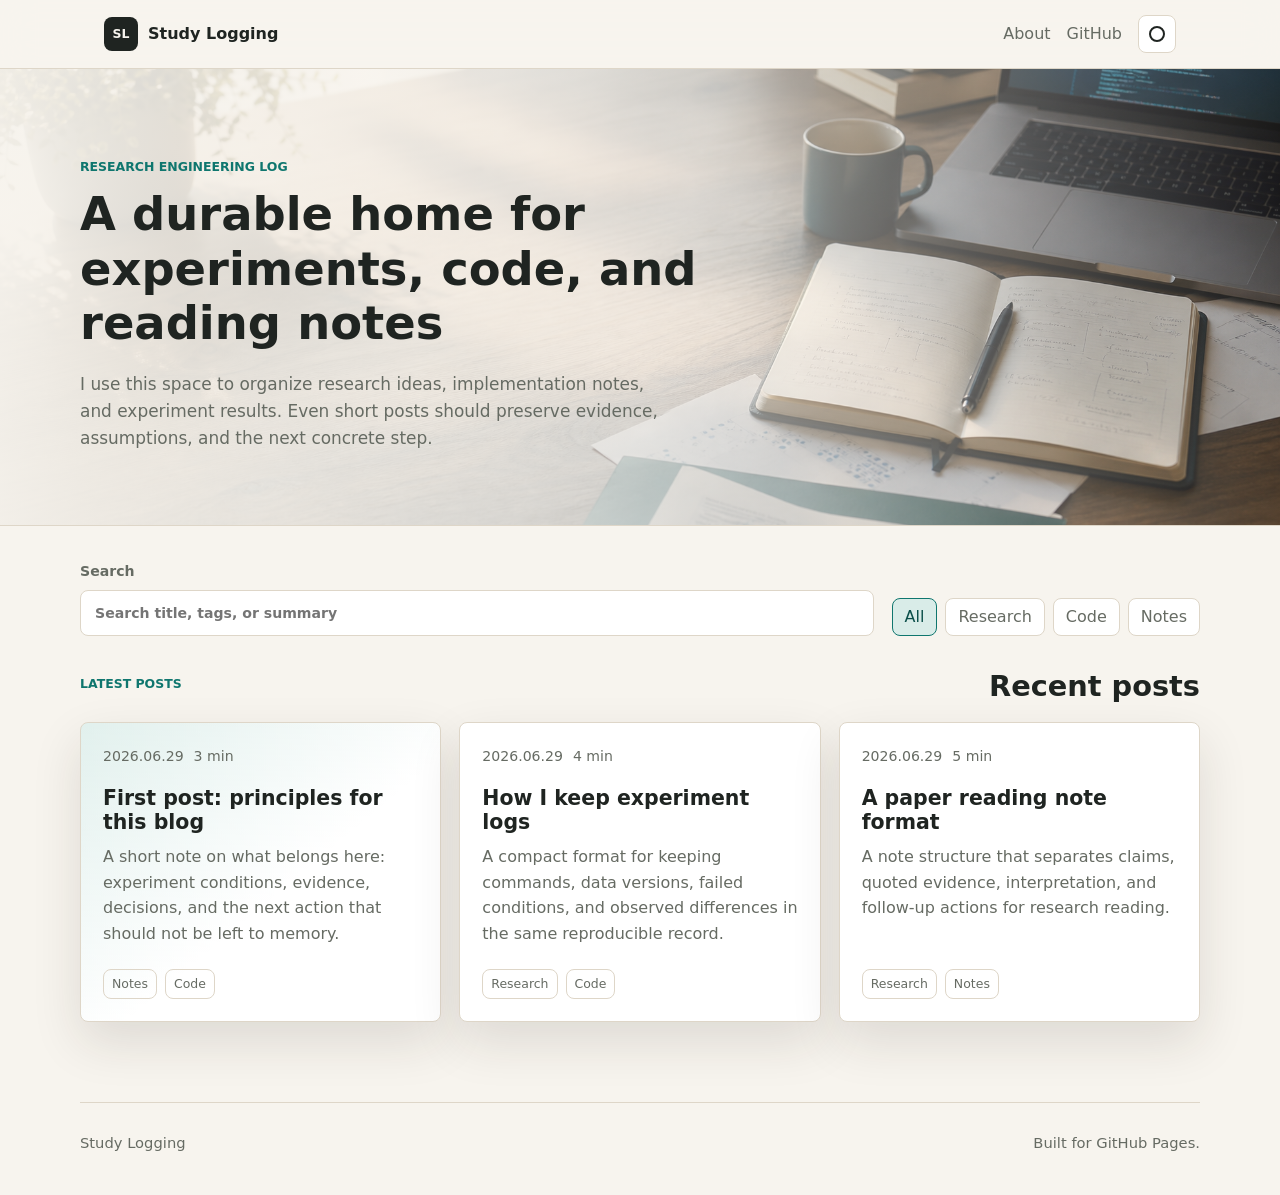
==== index.html @ 16a7c144 "Remove personal name from site" ====
<!doctype html>
<html lang="en">
  <head>
    <meta charset="utf-8">
    <meta name="viewport" content="width=device-width, initial-scale=1">
    <meta name="description" content="A personal GitHub Pages blog for research, engineering, and experiment notes.">
    <title>Study Logging</title>
    <script>
      (() => {
        try {
          const stored = localStorage.getItem("theme");
          const prefersDark = window.matchMedia("(prefers-color-scheme: dark)").matches;
          document.documentElement.dataset.theme = stored || (prefersDark ? "dark" : "light");
        } catch {
          document.documentElement.dataset.theme = "light";
        }
      })();
    </script>
    <link rel="stylesheet" href="assets/css/styles.css">
  </head>
  <body>
    <a class="skip-link" href="#main">Skip to content</a>

    <header class="site-header" data-compact>
      <nav class="nav" aria-label="Primary navigation">
        <a class="brand" href="index.html">
          <span class="brand-mark" aria-hidden="true">SL</span>
          <span>Study Logging</span>
        </a>
        <div class="nav-actions">
          <a href="about.html">About</a>
          <a href="https://github.com/" rel="noreferrer">GitHub</a>
          <button class="theme-toggle" type="button" aria-label="Toggle theme" title="Toggle theme">
            <span class="theme-icon" aria-hidden="true"></span>
          </button>
        </div>
      </nav>
    </header>

    <main id="main">
      <section class="home-hero" aria-labelledby="home-title">
        <img class="hero-image" src="assets/images/blog-banner.png" alt="Desk with a laptop, research notes, and papers">
        <div class="hero-content">
          <p class="eyebrow">Research engineering log</p>
          <h1 id="home-title">A durable home for experiments, code, and reading notes</h1>
          <p class="hero-summary">
            I use this space to organize research ideas, implementation notes, and experiment results. Even short posts should preserve evidence, assumptions, and the next concrete step.
          </p>
        </div>
      </section>

      <section class="toolbar" aria-label="Post search and filters">
        <label class="search-field">
          <span>Search</span>
          <input id="post-search" type="search" placeholder="Search title, tags, or summary" autocomplete="off">
        </label>
        <div class="filter-group" aria-label="Tag filters">
          <button class="filter-chip is-active" type="button" data-filter="all">All</button>
          <button class="filter-chip" type="button" data-filter="research">Research</button>
          <button class="filter-chip" type="button" data-filter="code">Code</button>
          <button class="filter-chip" type="button" data-filter="notes">Notes</button>
        </div>
      </section>

      <section class="content-shell" aria-labelledby="recent-title">
        <div class="section-heading">
          <p class="eyebrow">Latest posts</p>
          <h2 id="recent-title">Recent posts</h2>
        </div>

        <div class="post-grid" id="post-list">
          <article class="post-card featured" data-post data-tags="notes code" data-title="First post principles for this blog">
            <div class="post-meta">
              <time datetime="2026-06-29">2026.06.29</time>
              <span>3 min</span>
            </div>
            <h3><a href="posts/blog-start.html">First post: principles for this blog</a></h3>
            <p>
              A short note on what belongs here: experiment conditions, evidence, decisions, and the next action that should not be left to memory.
            </p>
            <div class="tag-row">
              <span>Notes</span>
              <span>Code</span>
            </div>
          </article>

          <article class="post-card" data-post data-tags="research code" data-title="How I keep experiment logs">
            <div class="post-meta">
              <time datetime="2026-06-29">2026.06.29</time>
              <span>4 min</span>
            </div>
            <h3><a href="posts/research-log-template.html">How I keep experiment logs</a></h3>
            <p>
              A compact format for keeping commands, data versions, failed conditions, and observed differences in the same reproducible record.
            </p>
            <div class="tag-row">
              <span>Research</span>
              <span>Code</span>
            </div>
          </article>

          <article class="post-card" data-post data-tags="research notes" data-title="A paper reading note format">
            <div class="post-meta">
              <time datetime="2026-06-29">2026.06.29</time>
              <span>5 min</span>
            </div>
            <h3><a href="posts/paper-reading-note-template.html">A paper reading note format</a></h3>
            <p>
              A note structure that separates claims, quoted evidence, interpretation, and follow-up actions for research reading.
            </p>
            <div class="tag-row">
              <span>Research</span>
              <span>Notes</span>
            </div>
          </article>
        </div>

        <p class="empty-state" id="empty-state" hidden>No posts match the current filters.</p>
      </section>
    </main>

    <footer class="site-footer">
      <p>Study Logging</p>
      <p>Built for GitHub Pages.</p>
    </footer>

    <script src="assets/js/main.js" defer></script>
  </body>
</html>
---- assets/css/styles.css ----
:root {
  color-scheme: light;
  --bg: #f7f4ee;
  --surface: #ffffff;
  --surface-muted: #efe9dd;
  --text: #1f2421;
  --muted: #666b63;
  --line: #ded6c8;
  --accent: #0f766e;
  --accent-strong: #0b4f4a;
  --accent-soft: #d9ece8;
  --gold: #b7791f;
  --rose: #a64747;
  --shadow: 0 20px 50px rgba(42, 34, 24, 0.12);
  --header-bg: rgba(247, 244, 238, 0.88);
  --hero-fade: linear-gradient(90deg, rgba(247, 244, 238, 0.96), rgba(247, 244, 238, 0.72) 42%, rgba(247, 244, 238, 0.1));
  --hero-mobile-fade: linear-gradient(0deg, rgba(247, 244, 238, 1), rgba(247, 244, 238, 0.84) 62%, rgba(247, 244, 238, 0.1));
  --featured-layer: linear-gradient(140deg, rgba(217, 236, 232, 0.78), rgba(255, 255, 255, 0) 56%);
  --radius: 8px;
  --max-width: 1120px;
}

html[data-theme="dark"] {
  color-scheme: dark;
  --bg: #181816;
  --surface: #23231f;
  --surface-muted: #2f2e29;
  --text: #f3efe6;
  --muted: #b9b2a5;
  --line: #3e3b34;
  --accent: #45b8ac;
  --accent-strong: #83d7cf;
  --accent-soft: #1d3c39;
  --gold: #d8a84e;
  --rose: #df8b83;
  --shadow: 0 20px 50px rgba(0, 0, 0, 0.28);
  --header-bg: rgba(24, 24, 22, 0.88);
  --hero-fade: linear-gradient(90deg, rgba(24, 24, 22, 0.96), rgba(24, 24, 22, 0.78) 42%, rgba(24, 24, 22, 0.2));
  --hero-mobile-fade: linear-gradient(0deg, rgba(24, 24, 22, 1), rgba(24, 24, 22, 0.84) 62%, rgba(24, 24, 22, 0.18));
  --featured-layer: linear-gradient(140deg, rgba(29, 60, 57, 0.78), rgba(35, 35, 31, 0) 56%);
}

* {
  box-sizing: border-box;
}

html {
  scroll-behavior: smooth;
}

body {
  margin: 0;
  background: var(--bg);
  color: var(--text);
  font-family: ui-sans-serif, system-ui, -apple-system, BlinkMacSystemFont, "Segoe UI", sans-serif;
  line-height: 1.6;
}

a {
  color: inherit;
}

img {
  display: block;
  max-width: 100%;
}

button,
input {
  font: inherit;
}

code,
pre {
  font-family: ui-monospace, SFMono-Regular, Menlo, Monaco, Consolas, "Liberation Mono", monospace;
}

.skip-link {
  position: fixed;
  left: 16px;
  top: 12px;
  z-index: 20;
  transform: translateY(-160%);
  background: var(--text);
  color: var(--bg);
  padding: 8px 12px;
  border-radius: var(--radius);
  text-decoration: none;
}

.skip-link:focus {
  transform: translateY(0);
}

.site-header {
  position: sticky;
  top: 0;
  z-index: 10;
  background: var(--header-bg);
  border-bottom: 1px solid var(--line);
  backdrop-filter: blur(16px);
}

.nav {
  max-width: var(--max-width);
  min-height: 68px;
  margin: 0 auto;
  padding: 0 24px;
  display: flex;
  align-items: center;
  justify-content: space-between;
  gap: 20px;
}

.brand {
  display: inline-flex;
  align-items: center;
  gap: 10px;
  min-width: 0;
  color: var(--text);
  font-weight: 750;
  text-decoration: none;
}

.brand-mark {
  display: inline-grid;
  width: 34px;
  height: 34px;
  flex: 0 0 34px;
  place-items: center;
  border-radius: var(--radius);
  background: var(--text);
  color: var(--bg);
  font-size: 0.78rem;
}

.nav-actions {
  display: flex;
  align-items: center;
  gap: 16px;
  color: var(--muted);
}

.nav-actions a {
  text-decoration: none;
}

.nav-actions a:hover,
.nav-actions a[aria-current="page"] {
  color: var(--text);
}

.theme-toggle {
  display: inline-grid;
  width: 38px;
  height: 38px;
  place-items: center;
  border: 1px solid var(--line);
  border-radius: var(--radius);
  background: var(--surface);
  color: var(--text);
  cursor: pointer;
}

.theme-icon {
  width: 16px;
  height: 16px;
  border: 2px solid currentColor;
  border-radius: 999px;
  background: transparent;
}

html[data-theme="dark"] .theme-icon {
  border-color: transparent;
  background: currentColor;
  box-shadow: -5px -3px 0 0 var(--surface);
}

.home-hero {
  position: relative;
  min-height: 430px;
  display: grid;
  align-items: end;
  overflow: hidden;
  border-bottom: 1px solid var(--line);
}

.hero-image {
  position: absolute;
  inset: 0;
  width: 100%;
  height: 100%;
  object-fit: cover;
}

.home-hero::after {
  content: "";
  position: absolute;
  inset: 0;
  background: var(--hero-fade);
}

.hero-content {
  position: relative;
  z-index: 1;
  width: min(var(--max-width), calc(100% - 48px));
  margin: 0 auto;
  padding: 88px 0 72px;
}

.eyebrow {
  margin: 0 0 10px;
  color: var(--accent);
  font-size: 0.78rem;
  font-weight: 800;
  letter-spacing: 0;
  text-transform: uppercase;
}

h1,
h2,
h3,
p {
  overflow-wrap: break-word;
}

h1,
h2,
h3 {
  line-height: 1.18;
}

.home-hero h1 {
  max-width: 640px;
  margin: 0;
  font-size: 2.9rem;
}

.hero-summary {
  max-width: 580px;
  margin: 20px 0 0;
  color: var(--muted);
  font-size: 1.06rem;
}

.toolbar,
.content-shell,
.page-shell,
.site-footer {
  width: min(var(--max-width), calc(100% - 48px));
  margin: 0 auto;
}

.toolbar {
  display: grid;
  grid-template-columns: minmax(260px, 1fr) auto;
  align-items: end;
  gap: 18px;
  padding: 34px 0 18px;
}

.search-field {
  display: grid;
  gap: 8px;
  color: var(--muted);
  font-size: 0.88rem;
  font-weight: 700;
}

.search-field input {
  width: 100%;
  min-height: 46px;
  border: 1px solid var(--line);
  border-radius: var(--radius);
  background: var(--surface);
  color: var(--text);
  padding: 0 14px;
  outline: none;
}

.search-field input:focus {
  border-color: var(--accent);
  box-shadow: 0 0 0 3px var(--accent-soft);
}

.filter-group {
  display: flex;
  flex-wrap: wrap;
  justify-content: flex-end;
  gap: 8px;
}

.filter-chip {
  min-height: 38px;
  border: 1px solid var(--line);
  border-radius: var(--radius);
  background: var(--surface);
  color: var(--muted);
  padding: 0 12px;
  cursor: pointer;
}

.filter-chip:hover,
.filter-chip.is-active {
  border-color: var(--accent);
  background: var(--accent-soft);
  color: var(--accent-strong);
}

.content-shell {
  padding: 16px 0 80px;
}

.section-heading {
  display: flex;
  align-items: end;
  justify-content: space-between;
  gap: 18px;
  margin-bottom: 18px;
}

.section-heading h2 {
  margin: 0;
  font-size: 1.8rem;
}

.post-grid {
  display: grid;
  grid-template-columns: repeat(3, minmax(0, 1fr));
  gap: 18px;
  align-items: stretch;
}

.post-card {
  min-height: 300px;
  display: flex;
  flex-direction: column;
  border: 1px solid var(--line);
  border-radius: var(--radius);
  background: var(--surface);
  padding: 22px;
  box-shadow: var(--shadow);
}

.post-card.featured {
  background:
    var(--featured-layer),
    var(--surface);
}

.post-meta {
  display: flex;
  flex-wrap: wrap;
  gap: 10px;
  color: var(--muted);
  font-size: 0.88rem;
}

.post-card h3 {
  margin: 18px 0 10px;
  font-size: 1.28rem;
}

.post-card h3 a {
  text-decoration: none;
}

.post-card h3 a:hover {
  color: var(--accent-strong);
}

.post-card p {
  margin: 0;
  color: var(--muted);
}

.tag-row {
  display: flex;
  flex-wrap: wrap;
  gap: 8px;
  margin-top: auto;
  padding-top: 22px;
}

.tag-row span {
  border: 1px solid var(--line);
  border-radius: var(--radius);
  color: var(--muted);
  padding: 4px 8px;
  font-size: 0.78rem;
}

.empty-state {
  border: 1px dashed var(--line);
  border-radius: var(--radius);
  background: var(--surface);
  color: var(--muted);
  padding: 28px;
  text-align: center;
}

.page-shell {
  padding: 70px 0 96px;
}

.centered-page {
  min-height: 100vh;
  display: grid;
  place-items: center;
}

.prose {
  width: min(760px, 100%);
  margin: 0 auto;
}

.prose h1 {
  margin: 0 0 18px;
  font-size: 2.6rem;
}

.prose h2 {
  margin: 42px 0 12px;
  font-size: 1.35rem;
}

.prose p,
.prose li {
  color: var(--muted);
  font-size: 1.04rem;
}

.prose ul {
  padding-left: 22px;
}

.post-header {
  margin: 14px 0 32px;
  padding-bottom: 22px;
  border-bottom: 1px solid var(--line);
}

.back-link,
.text-link {
  color: var(--accent-strong);
  font-weight: 750;
  text-decoration: none;
}

.back-link:hover,
.text-link:hover {
  text-decoration: underline;
}

pre {
  overflow-x: auto;
  border: 1px solid var(--line);
  border-radius: var(--radius);
  background: var(--surface-muted);
  padding: 18px;
}

pre code {
  color: var(--text);
  font-size: 0.95rem;
}

.reading-progress {
  position: fixed;
  top: 0;
  left: 0;
  z-index: 30;
  width: 0;
  height: 3px;
  background: var(--accent);
}

.site-footer {
  display: flex;
  justify-content: space-between;
  gap: 16px;
  border-top: 1px solid var(--line);
  padding: 28px 0 40px;
  color: var(--muted);
  font-size: 0.92rem;
}

.site-footer p {
  margin: 0;
}

@media (max-width: 860px) {
  .nav {
    padding: 0 18px;
  }

  .brand span:last-child {
    max-width: 180px;
    overflow: hidden;
    text-overflow: ellipsis;
    white-space: nowrap;
  }

  .home-hero {
    min-height: 390px;
  }

  .home-hero::after {
    background: var(--hero-mobile-fade);
  }

  .hero-content {
    width: min(100% - 36px, 680px);
    padding: 150px 0 40px;
    transform: none;
  }

  .toolbar {
    width: min(100% - 36px, var(--max-width));
    grid-template-columns: 1fr;
  }

  .filter-group {
    justify-content: flex-start;
  }

  .post-grid {
    grid-template-columns: 1fr;
  }

  .site-footer {
    width: min(100% - 36px, var(--max-width));
    flex-direction: column;
  }
}

@media (max-width: 560px) {
  .nav {
    min-height: 64px;
    gap: 12px;
  }

  .brand span:last-child {
    display: none;
  }

  .nav-actions {
    gap: 10px;
    font-size: 0.94rem;
  }

  .home-hero h1 {
    font-size: 2rem;
  }

  .toolbar,
  .content-shell,
  .page-shell {
    width: min(100% - 32px, var(--max-width));
  }

  .post-card {
    min-height: 260px;
    padding: 20px;
  }

  .prose h1 {
    font-size: 2rem;
  }
}
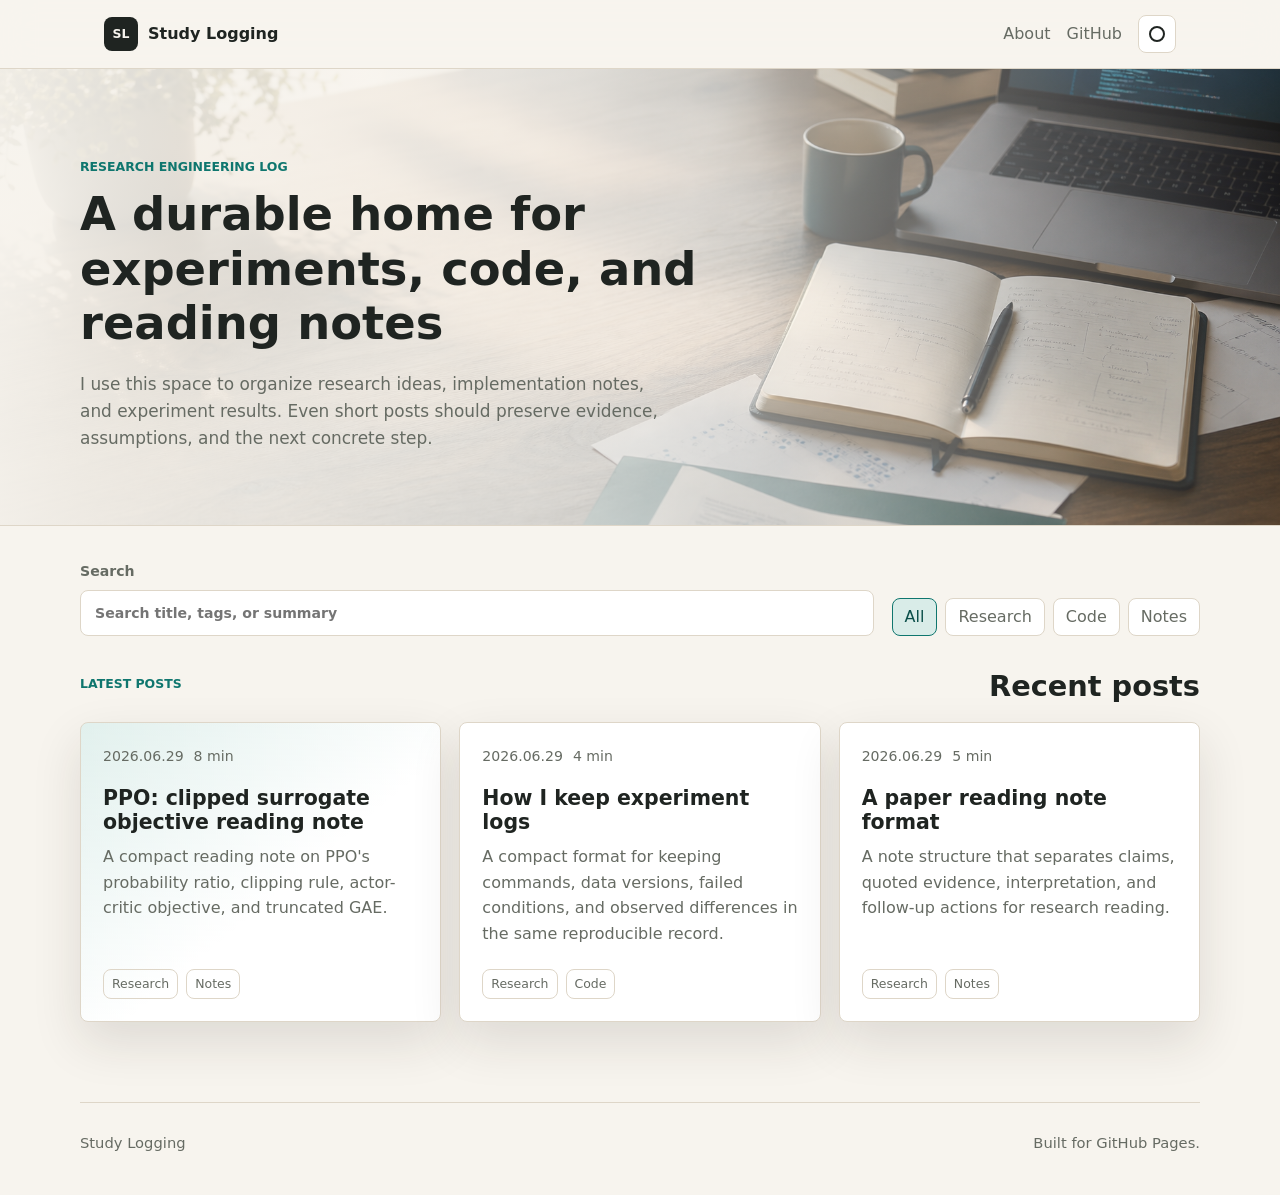
==== commit 37f0556c: "Add PPO reading note as first post" ====
--- a/index.html
+++ b/index.html
@@ -69,18 +69,18 @@
         </div>
 
         <div class="post-grid" id="post-list">
-          <article class="post-card featured" data-post data-tags="notes code" data-title="First post principles for this blog">
+          <article class="post-card featured" data-post data-tags="research notes" data-title="PPO clipped surrogate objective reading note">
             <div class="post-meta">
               <time datetime="2026-06-29">2026.06.29</time>
-              <span>3 min</span>
+              <span>8 min</span>
             </div>
-            <h3><a href="posts/blog-start.html">First post: principles for this blog</a></h3>
+            <h3><a href="posts/blog-start.html">PPO: clipped surrogate objective reading note</a></h3>
             <p>
-              A short note on what belongs here: experiment conditions, evidence, decisions, and the next action that should not be left to memory.
+              A compact reading note on PPO's probability ratio, clipping rule, actor-critic objective, and truncated GAE.
             </p>
             <div class="tag-row">
+              <span>Research</span>
               <span>Notes</span>
-              <span>Code</span>
             </div>
           </article>
 
--- a/assets/css/styles.css
+++ b/assets/css/styles.css
@@ -434,6 +434,22 @@
   padding-left: 22px;
 }
 
+.prose ol {
+  padding-left: 22px;
+}
+
+.prose q {
+  color: var(--text);
+  font-weight: 650;
+}
+
+.source-note {
+  margin-top: 42px;
+  padding-top: 20px;
+  border-top: 1px solid var(--line);
+  font-size: 0.96rem;
+}
+
 .post-header {
   margin: 14px 0 32px;
   padding-bottom: 22px;
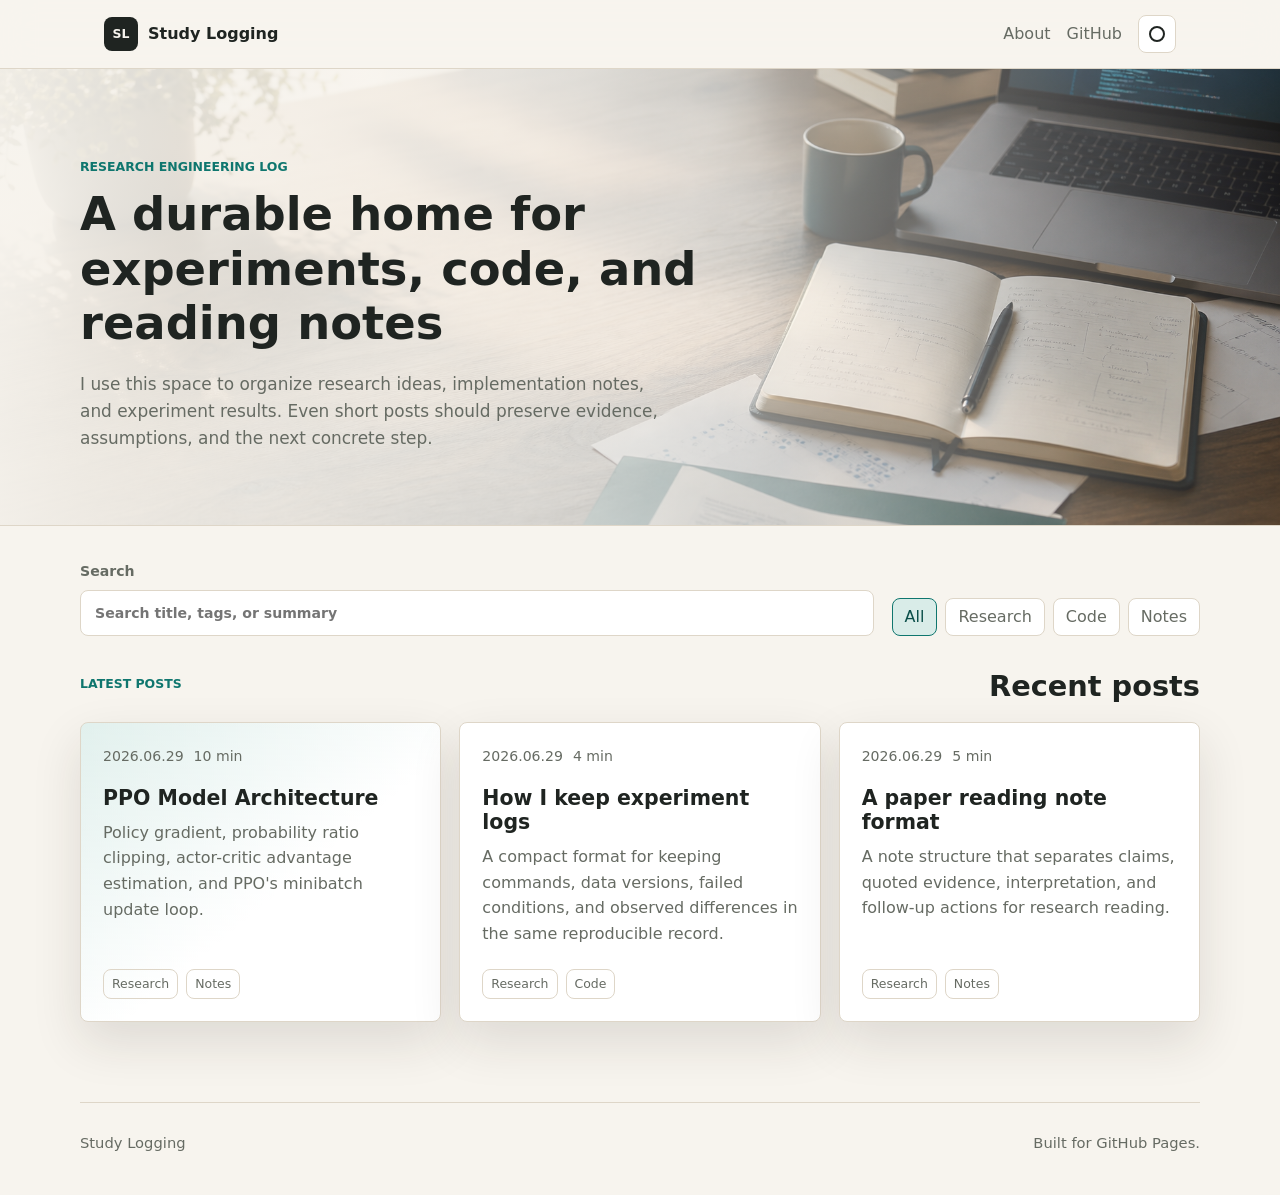
==== commit 66ffc9a4: "Restore PPO slide structure and render math" ====
--- a/index.html
+++ b/index.html
@@ -69,14 +69,14 @@
         </div>
 
         <div class="post-grid" id="post-list">
-          <article class="post-card featured" data-post data-tags="research notes" data-title="PPO clipped surrogate objective reading note">
+          <article class="post-card featured" data-post data-tags="research notes" data-title="PPO model architecture">
             <div class="post-meta">
               <time datetime="2026-06-29">2026.06.29</time>
-              <span>8 min</span>
+              <span>10 min</span>
             </div>
-            <h3><a href="posts/blog-start.html">PPO: clipped surrogate objective reading note</a></h3>
+            <h3><a href="posts/blog-start.html">PPO Model Architecture</a></h3>
             <p>
-              A compact reading note on PPO's probability ratio, clipping rule, actor-critic objective, and truncated GAE.
+              Policy gradient, probability ratio clipping, actor-critic advantage estimation, and PPO's minibatch update loop.
             </p>
             <div class="tag-row">
               <span>Research</span>
--- a/assets/css/styles.css
+++ b/assets/css/styles.css
@@ -443,6 +443,25 @@
   font-weight: 650;
 }
 
+.source-evidence {
+  border-left: 3px solid var(--accent);
+  padding-left: 14px;
+}
+
+.math-display {
+  overflow-x: auto;
+  border: 1px solid var(--line);
+  border-radius: var(--radius);
+  background: var(--surface);
+  margin: 18px 0;
+  padding: 14px 16px;
+}
+
+.math-display mjx-container {
+  margin: 0 !important;
+  min-width: max-content;
+}
+
 .source-note {
   margin-top: 42px;
   padding-top: 20px;
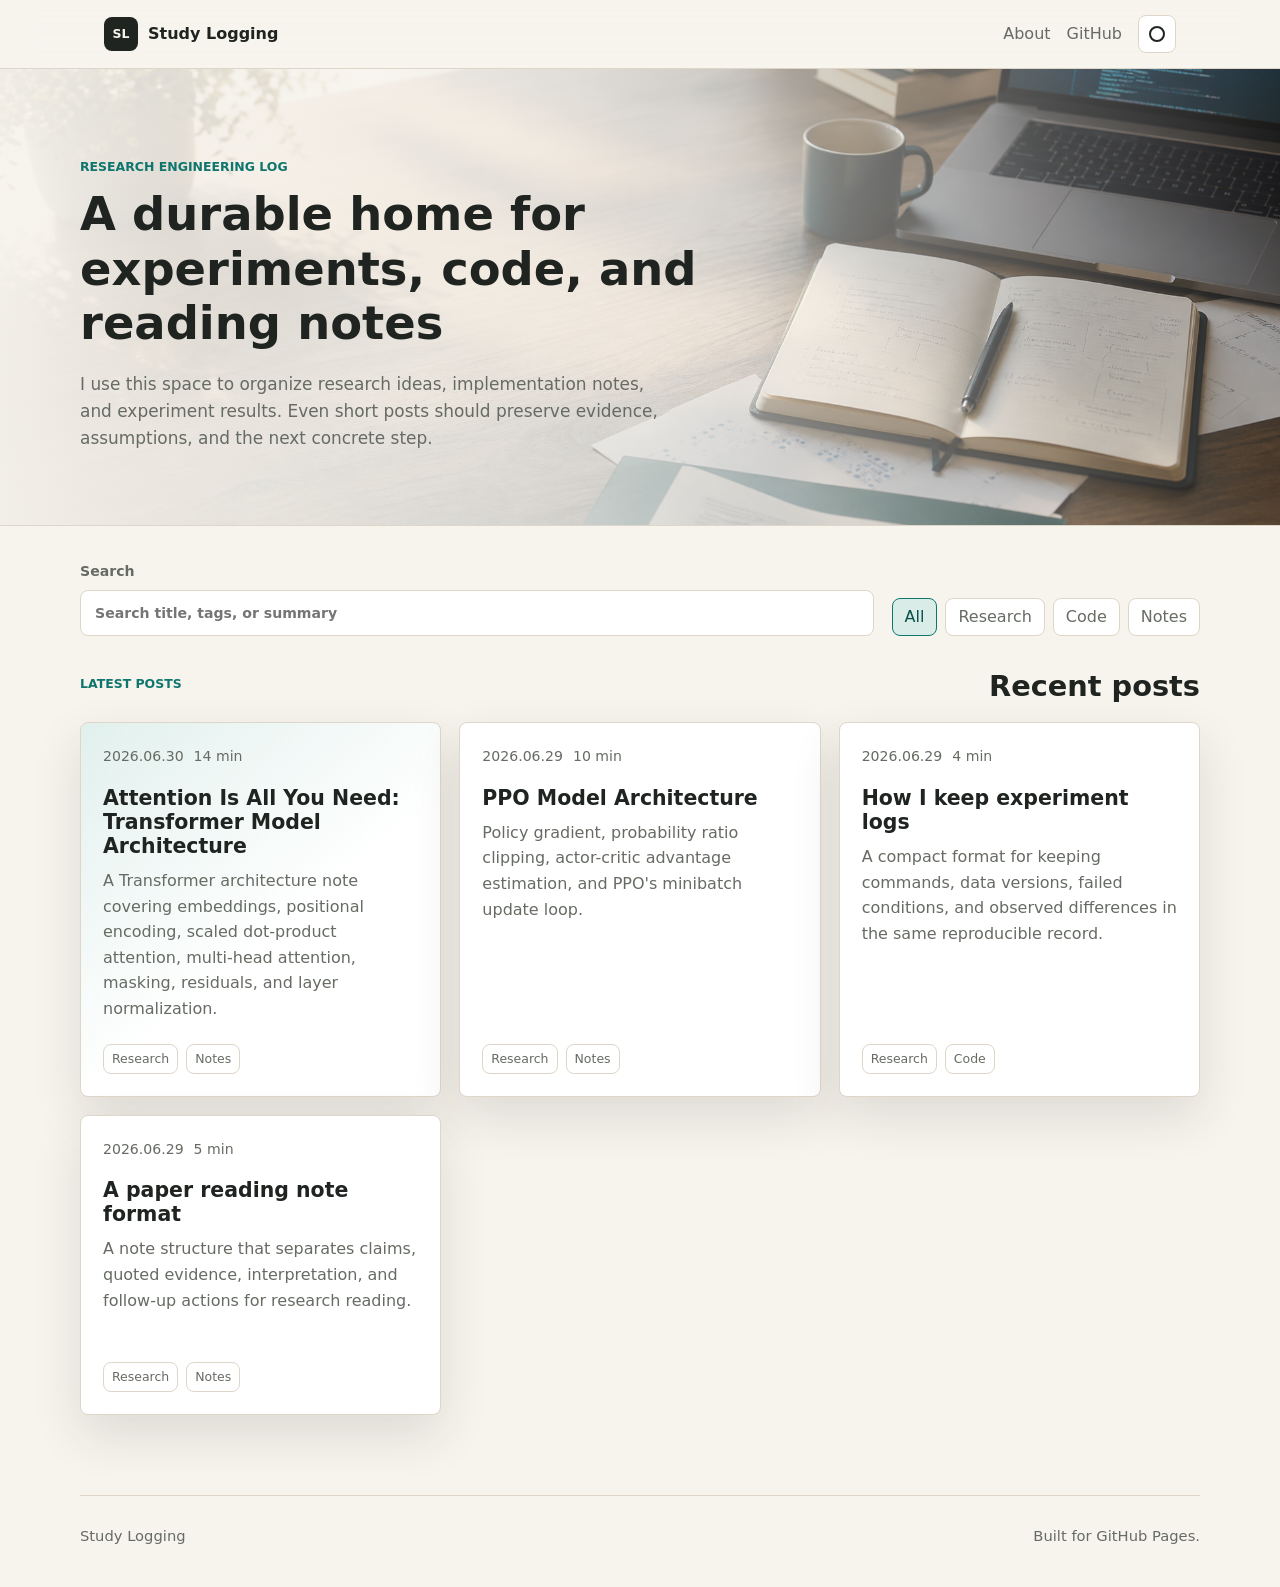
==== commit c7b8ee05: "Add Transformer architecture reading note" ====
--- a/index.html
+++ b/index.html
@@ -69,7 +69,22 @@
         </div>
 
         <div class="post-grid" id="post-list">
-          <article class="post-card featured" data-post data-tags="research notes" data-title="PPO model architecture">
+          <article class="post-card featured" data-post data-tags="research notes" data-title="Attention Is All You Need Transformer Model Architecture">
+            <div class="post-meta">
+              <time datetime="2026-06-30">2026.06.30</time>
+              <span>14 min</span>
+            </div>
+            <h3><a href="posts/attention-is-all-you-need-transformer.html">Attention Is All You Need: Transformer Model Architecture</a></h3>
+            <p>
+              A Transformer architecture note covering embeddings, positional encoding, scaled dot-product attention, multi-head attention, masking, residuals, and layer normalization.
+            </p>
+            <div class="tag-row">
+              <span>Research</span>
+              <span>Notes</span>
+            </div>
+          </article>
+
+          <article class="post-card" data-post data-tags="research notes" data-title="PPO model architecture">
             <div class="post-meta">
               <time datetime="2026-06-29">2026.06.29</time>
               <span>10 min</span>
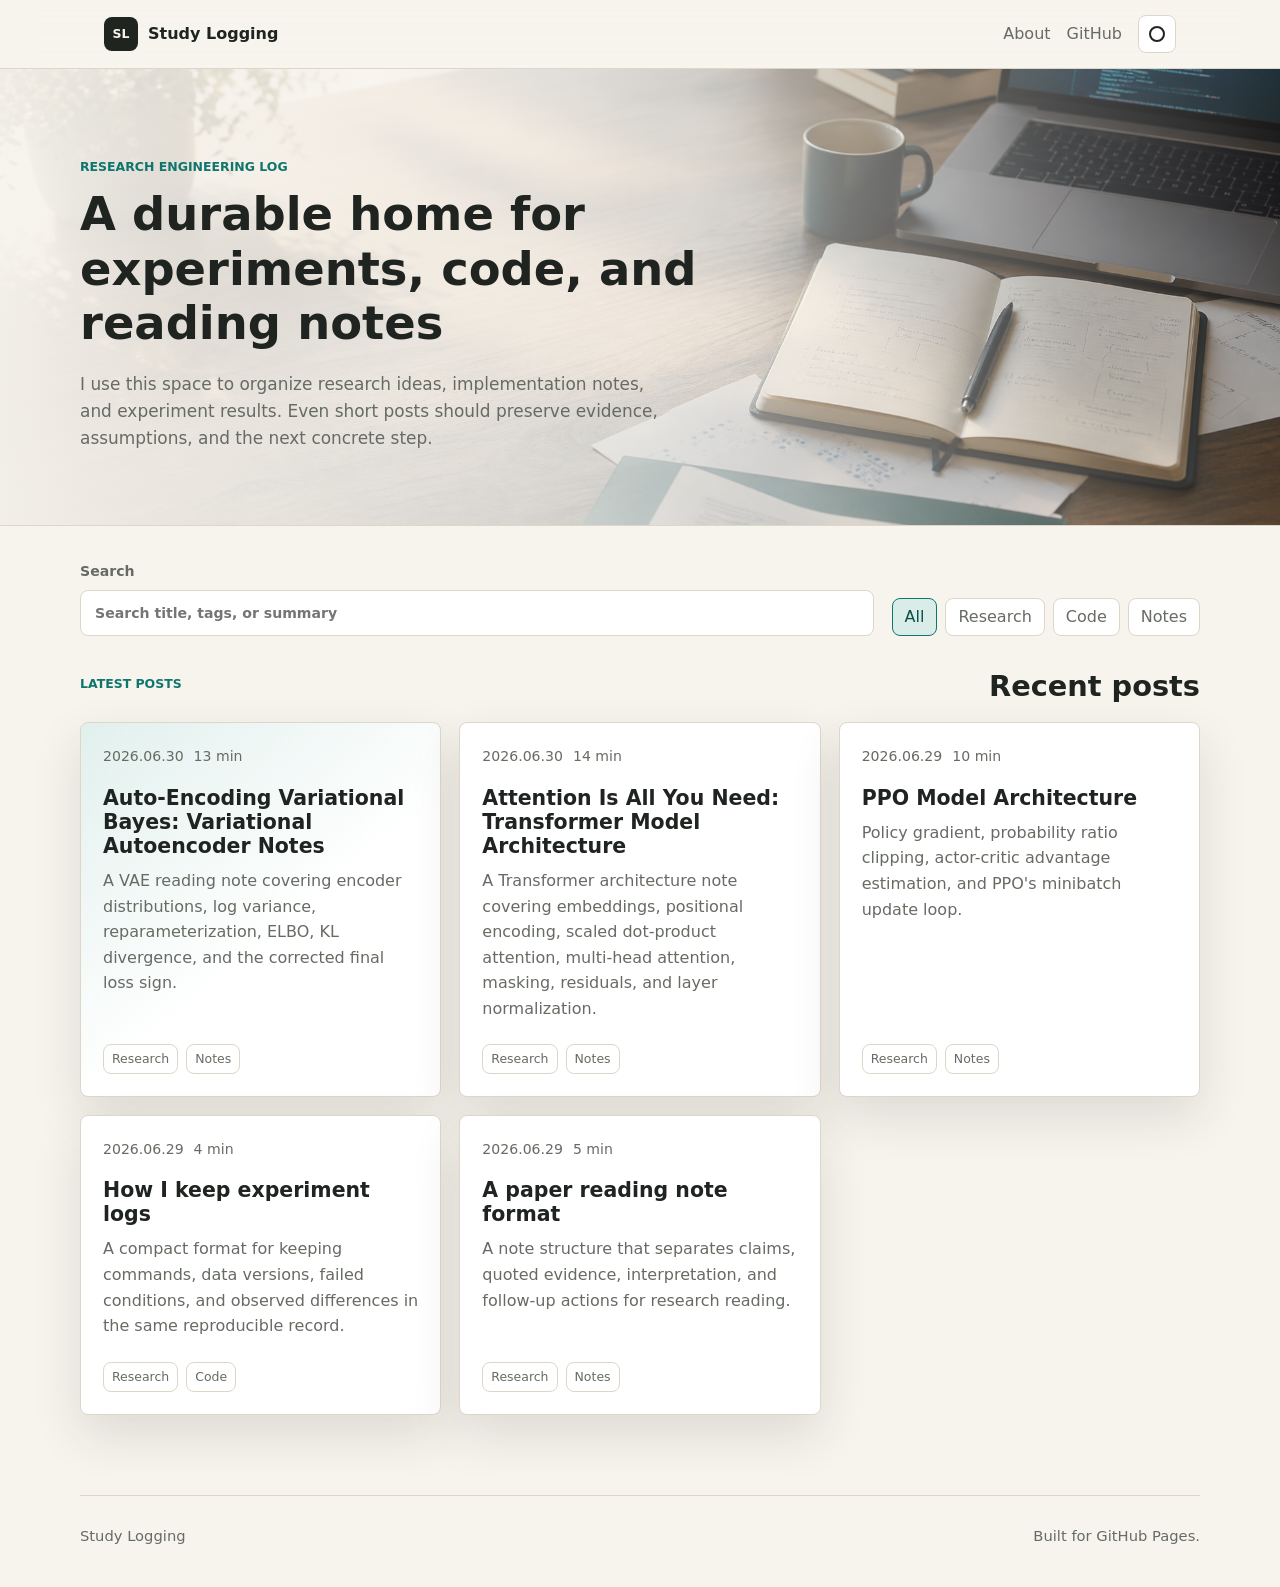
==== commit cf196ded: "Add VAE reading note" ====
--- a/index.html
+++ b/index.html
@@ -69,7 +69,22 @@
         </div>
 
         <div class="post-grid" id="post-list">
-          <article class="post-card featured" data-post data-tags="research notes" data-title="Attention Is All You Need Transformer Model Architecture">
+          <article class="post-card featured" data-post data-tags="research notes" data-title="Auto-Encoding Variational Bayes Variational Autoencoder Notes">
+            <div class="post-meta">
+              <time datetime="2026-06-30">2026.06.30</time>
+              <span>13 min</span>
+            </div>
+            <h3><a href="posts/auto-encoding-variational-bayes.html">Auto-Encoding Variational Bayes: Variational Autoencoder Notes</a></h3>
+            <p>
+              A VAE reading note covering encoder distributions, log variance, reparameterization, ELBO, KL divergence, and the corrected final loss sign.
+            </p>
+            <div class="tag-row">
+              <span>Research</span>
+              <span>Notes</span>
+            </div>
+          </article>
+
+          <article class="post-card" data-post data-tags="research notes" data-title="Attention Is All You Need Transformer Model Architecture">
             <div class="post-meta">
               <time datetime="2026-06-30">2026.06.30</time>
               <span>14 min</span>
--- a/assets/css/styles.css
+++ b/assets/css/styles.css
@@ -438,6 +438,21 @@
   padding-left: 22px;
 }
 
+.prose pre {
+  overflow-x: auto;
+  border: 1px solid var(--line);
+  border-radius: var(--radius);
+  background: var(--surface);
+  margin: 18px 0;
+  padding: 14px 16px;
+}
+
+.prose pre code {
+  color: var(--text);
+  font-size: 0.92rem;
+  white-space: pre;
+}
+
 .prose q {
   color: var(--text);
   font-weight: 650;
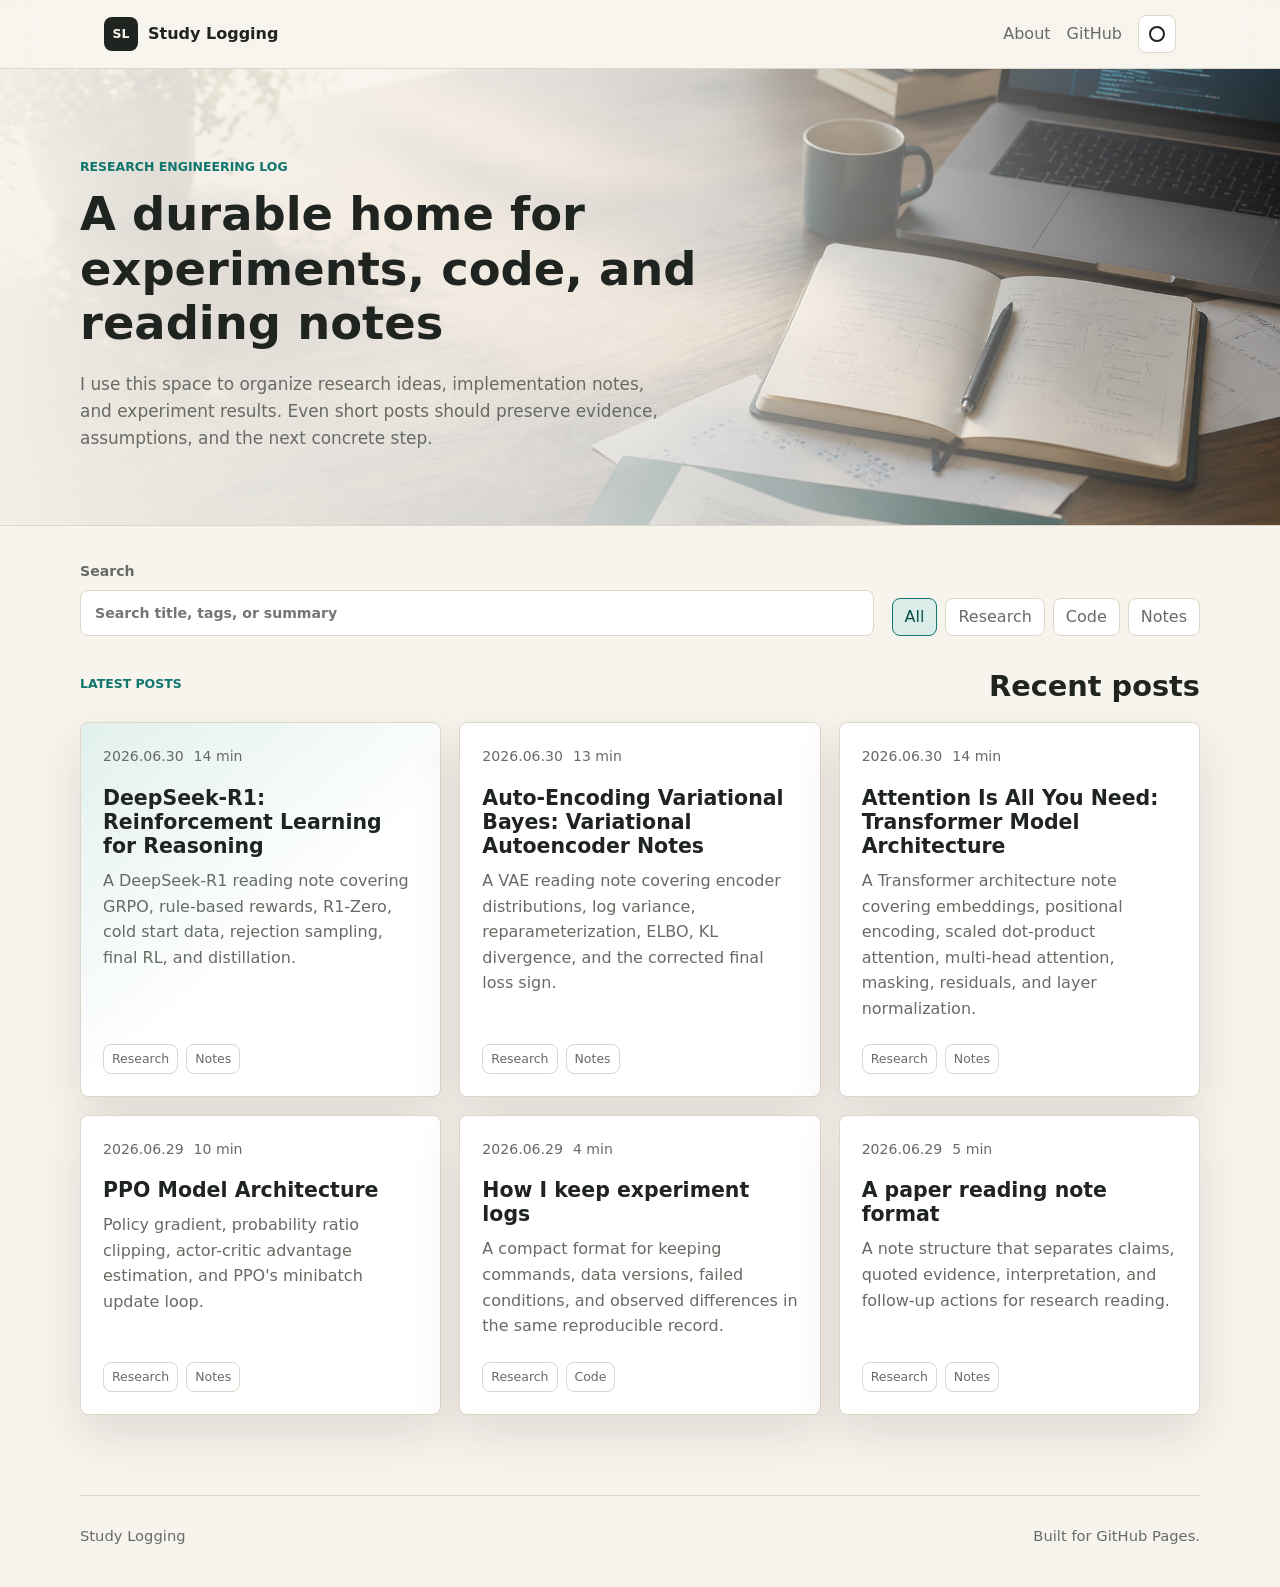
==== commit 37fb8552: "Add DeepSeek R1 reading note" ====
--- a/index.html
+++ b/index.html
@@ -69,7 +69,22 @@
         </div>
 
         <div class="post-grid" id="post-list">
-          <article class="post-card featured" data-post data-tags="research notes" data-title="Auto-Encoding Variational Bayes Variational Autoencoder Notes">
+          <article class="post-card featured" data-post data-tags="research notes" data-title="DeepSeek R1 Reinforcement Learning for Reasoning">
+            <div class="post-meta">
+              <time datetime="2026-06-30">2026.06.30</time>
+              <span>14 min</span>
+            </div>
+            <h3><a href="posts/deepseek-r1-reinforcement-learning.html">DeepSeek-R1: Reinforcement Learning for Reasoning</a></h3>
+            <p>
+              A DeepSeek-R1 reading note covering GRPO, rule-based rewards, R1-Zero, cold start data, rejection sampling, final RL, and distillation.
+            </p>
+            <div class="tag-row">
+              <span>Research</span>
+              <span>Notes</span>
+            </div>
+          </article>
+
+          <article class="post-card" data-post data-tags="research notes" data-title="Auto-Encoding Variational Bayes Variational Autoencoder Notes">
             <div class="post-meta">
               <time datetime="2026-06-30">2026.06.30</time>
               <span>13 min</span>
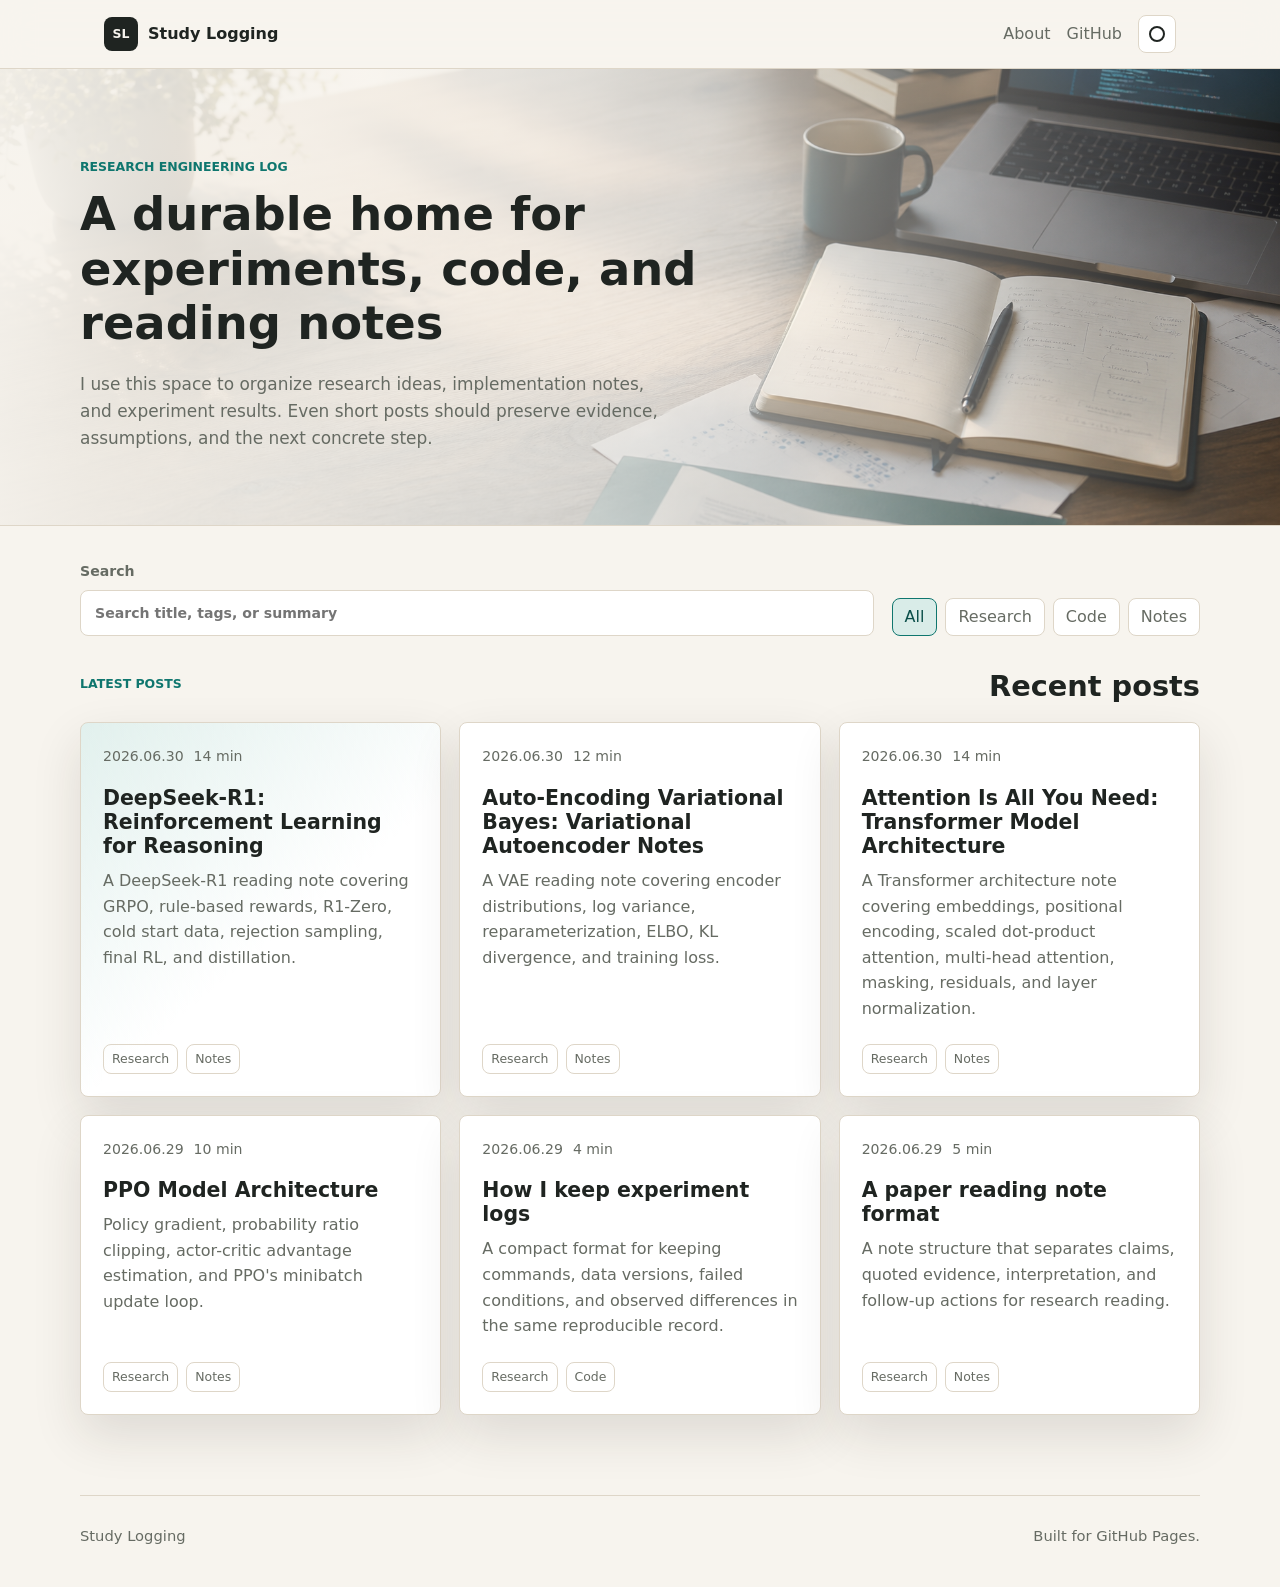
==== commit 2846e5b5: "Refine VAE loss explanation" ====
--- a/index.html
+++ b/index.html
@@ -87,11 +87,11 @@
           <article class="post-card" data-post data-tags="research notes" data-title="Auto-Encoding Variational Bayes Variational Autoencoder Notes">
             <div class="post-meta">
               <time datetime="2026-06-30">2026.06.30</time>
-              <span>13 min</span>
+              <span>12 min</span>
             </div>
             <h3><a href="posts/auto-encoding-variational-bayes.html">Auto-Encoding Variational Bayes: Variational Autoencoder Notes</a></h3>
             <p>
-              A VAE reading note covering encoder distributions, log variance, reparameterization, ELBO, KL divergence, and the corrected final loss sign.
+              A VAE reading note covering encoder distributions, log variance, reparameterization, ELBO, KL divergence, and training loss.
             </p>
             <div class="tag-row">
               <span>Research</span>
--- a/assets/css/styles.css
+++ b/assets/css/styles.css
@@ -453,6 +453,27 @@
   white-space: pre;
 }
 
+.slide-figure {
+  width: min(1040px, calc(100vw - 48px));
+  margin: 24px 50% 28px;
+  transform: translateX(-50%);
+}
+
+.slide-figure img {
+  width: 100%;
+  border: 1px solid var(--line);
+  border-radius: var(--radius);
+  background: var(--surface);
+  box-shadow: var(--shadow);
+}
+
+.slide-figure figcaption {
+  margin-top: 8px;
+  color: var(--muted);
+  font-size: 0.94rem;
+  overflow-wrap: anywhere;
+}
+
 .prose q {
   color: var(--text);
   font-weight: 650;
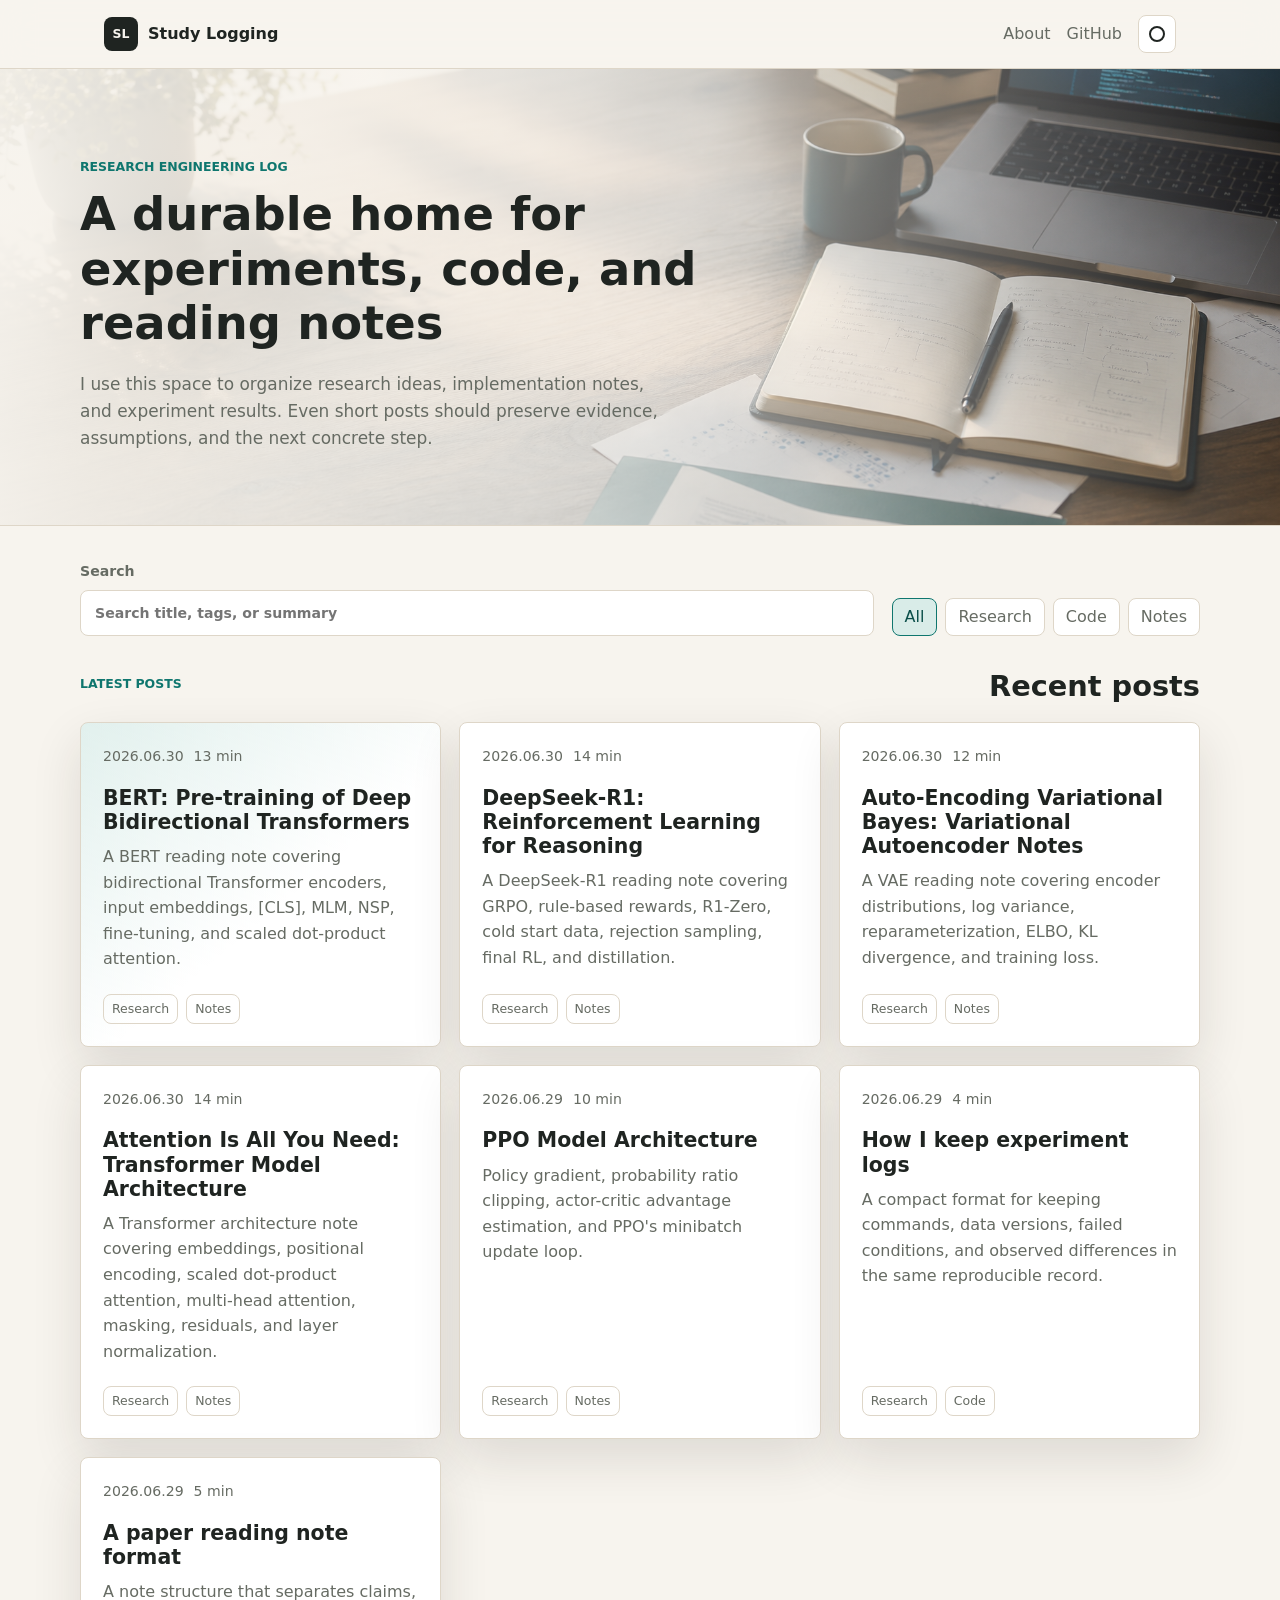
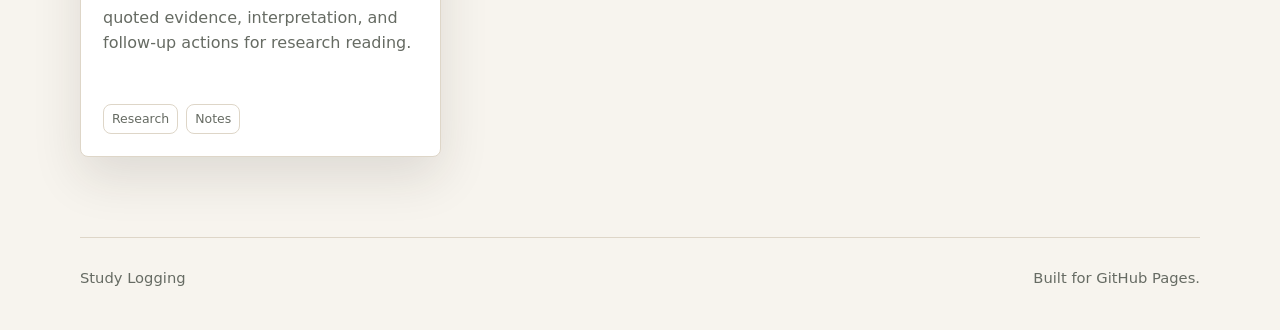
==== commit e0187ef5: "Add BERT reading note" ====
--- a/index.html
+++ b/index.html
@@ -69,7 +69,22 @@
         </div>
 
         <div class="post-grid" id="post-list">
-          <article class="post-card featured" data-post data-tags="research notes" data-title="DeepSeek R1 Reinforcement Learning for Reasoning">
+          <article class="post-card featured" data-post data-tags="research notes" data-title="BERT Pre-training of Deep Bidirectional Transformers">
+            <div class="post-meta">
+              <time datetime="2026-06-30">2026.06.30</time>
+              <span>13 min</span>
+            </div>
+            <h3><a href="posts/bert-pre-training-language-understanding.html">BERT: Pre-training of Deep Bidirectional Transformers</a></h3>
+            <p>
+              A BERT reading note covering bidirectional Transformer encoders, input embeddings, [CLS], MLM, NSP, fine-tuning, and scaled dot-product attention.
+            </p>
+            <div class="tag-row">
+              <span>Research</span>
+              <span>Notes</span>
+            </div>
+          </article>
+
+          <article class="post-card" data-post data-tags="research notes" data-title="DeepSeek R1 Reinforcement Learning for Reasoning">
             <div class="post-meta">
               <time datetime="2026-06-30">2026.06.30</time>
               <span>14 min</span>
